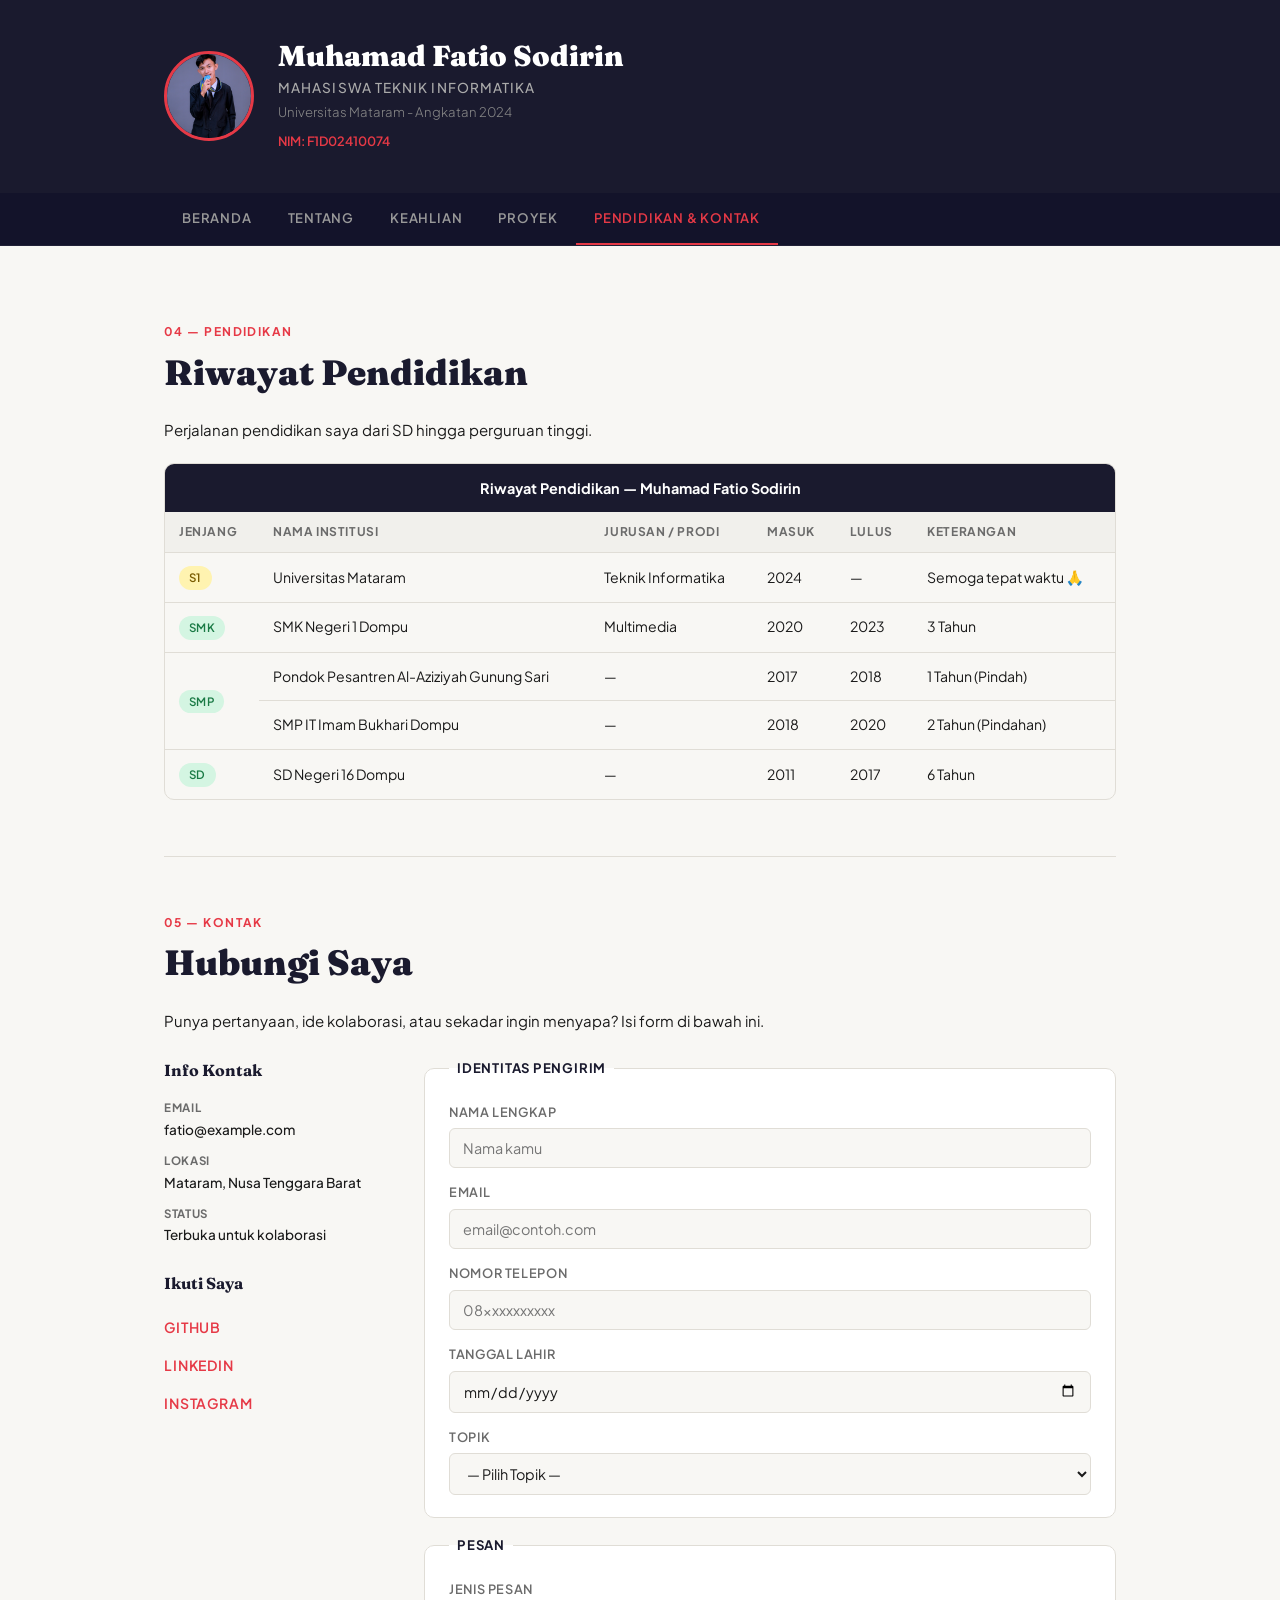
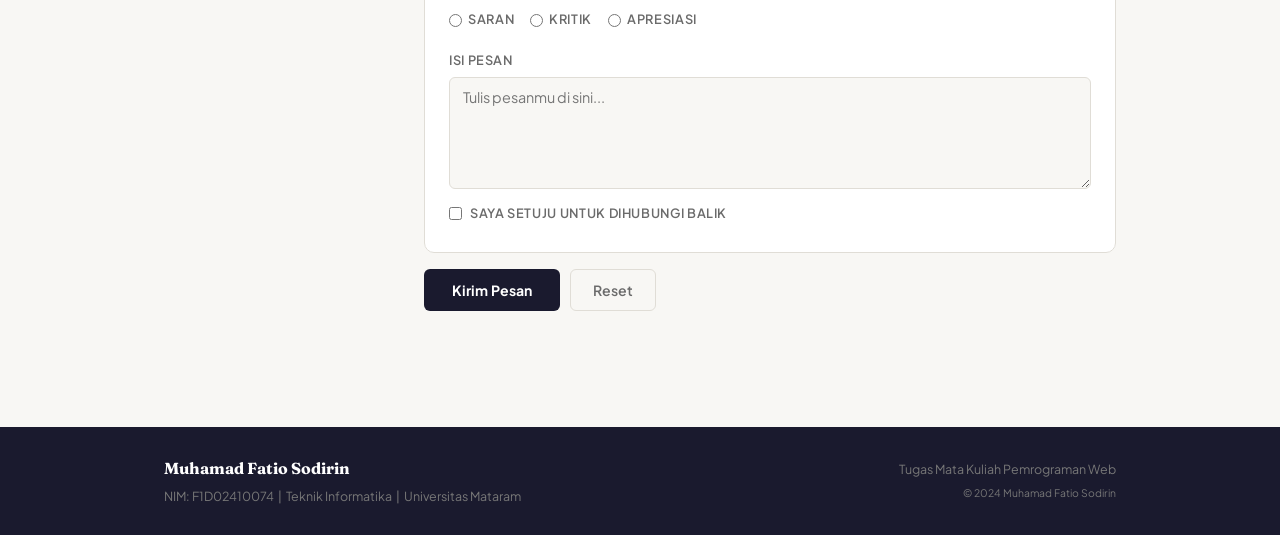
==== halaman2.html @ 71367b7d "halaman terbaru portofolio" ====
<!DOCTYPE html>
<html lang="id">
<head>
    <meta charset="UTF-8">
    <meta name="viewport" content="width=device-width, initial-scale=1.0">
    <link rel="shortcut icon" href="img/icon.png" type="image/x-icon">
    <link rel="stylesheet" href="style.css">
    <link href="https://fonts.googleapis.com/css2?family=Plus+Jakarta+Sans:wght@300;400;500;600;700;800&family=Fraunces:ital,wght@0,700;0,900;1,700&display=swap" rel="stylesheet">
</head>
<body>

    <header>
        <div class="container header-inner">
            <div class="header-profile">
                <img src="img/profile.jpg" alt="Foto profil Muhamad Fatio Sodirin">
                <div class="header-info">
                    <h1>Muhamad Fatio Sodirin</h1>
                    <h2>Mahasiswa Teknik Informatika</h2>
                    <h3>Universitas Mataram - Angkatan 2024</h3>
                    <p class="header-nim">NIM: F1D02410074</p>
                </div>
            </div>
        </div>
    </header>

    <nav>
        <div class="container nav-inner">
            <ul class="nav-list">
                <li><a href="index.html" class="nav-link">Beranda</a></li>
                <li><a href="index.html#tentang" class="nav-link">Tentang</a></li>
                <li><a href="index.html#keahlian" class="nav-link">Keahlian</a></li>
                <li><a href="index.html#proyek" class="nav-link">Proyek</a></li>
                <li><a href="halaman2.html" class="nav-link nav-link-highlight active">Pendidikan & Kontak</a></li>
            </ul>
        </div>
    </nav>

    <main>
        <div class="container">

            <section id="pendidikan" class="section-block">
                <div class="section-label">04 — Pendidikan</div>
                <h2 class="section-title">Riwayat Pendidikan</h2>
                <p>Perjalanan pendidikan saya dari SD hingga perguruan tinggi.</p>

                <div class="table-wrapper">
                    <table class="edu-table">
                        <thead>
                            <tr>
                                <td colspan="6" class="table-title">
                                    <strong>Riwayat Pendidikan — Muhamad Fatio Sodirin</strong>
                                </td>
                            </tr>
                            <tr>
                                <th>Jenjang</th>
                                <th>Nama Institusi</th>
                                <th>Jurusan / Prodi</th>
                                <th>Masuk</th>
                                <th>Lulus</th>
                                <th>Keterangan</th>
                            </tr>
                        </thead>
                        <tbody>
                            <tr>
                                <td><span class="tag tag-progress">S1</span></td>
                                <td>Universitas Mataram</td>
                                <td>Teknik Informatika</td>
                                <td>2024</td>
                                <td>—</td>
                                <td>Semoga tepat waktu 🙏</td>
                            </tr>
                            <tr>
                                <td><span class="tag tag-done">SMK</span></td>
                                <td>SMK Negeri 1 Dompu</td>
                                <td>Multimedia</td>
                                <td>2020</td>
                                <td>2023</td>
                                <td>3 Tahun</td>
                            </tr>
                            <tr>
                                <td rowspan="2"><span class="tag tag-done">SMP</span></td>
                                <td>Pondok Pesantren Al-Aziziyah Gunung Sari</td>
                                <td>—</td>
                                <td>2017</td>
                                <td>2018</td>
                                <td>1 Tahun (Pindah)</td>
                            </tr>
                            <tr>
                                <td>SMP IT Imam Bukhari Dompu</td>
                                <td>—</td>
                                <td>2018</td>
                                <td>2020</td>
                                <td>2 Tahun (Pindahan)</td>
                            </tr>
                            <tr>
                                <td><span class="tag tag-done">SD</span></td>
                                <td>SD Negeri 16 Dompu</td>
                                <td>—</td>
                                <td>2011</td>
                                <td>2017</td>
                                <td>6 Tahun</td>
                            </tr>
                        </tbody>
                    </table>
                </div>
            </section>

            <section id="kontak" class="section-block">
                <div class="section-label">05 — Kontak</div>
                <h2 class="section-title">Hubungi Saya</h2>
                <p>Punya pertanyaan, ide kolaborasi, atau sekadar ingin menyapa? Isi form di bawah ini.</p>

                <div class="kontak-grid">
                    <div class="kontak-info">
                        <h3>Info Kontak</h3>
                        <ul class="kontak-list">
                            <li>
                                <strong>Email</strong>
                                <span>fatio@example.com</span>
                            </li>
                            <li>
                                <strong>Lokasi</strong>
                                <span>Mataram, Nusa Tenggara Barat</span>
                            </li>
                            <li>
                                <strong>Status</strong>
                                <span>Terbuka untuk kolaborasi</span>
                            </li>
                        </ul>

                        <h3 style="margin-top: 24px;">Ikuti Saya</h3>
                        <ul class="sosmed-list">
                            <li><a href="#" class="nav-link">GitHub</a></li>
                            <li><a href="#" class="nav-link">LinkedIn</a></li>
                            <li><a href="#" class="nav-link">Instagram</a></li>
                        </ul>
                    </div>

                    <form action="#" method="post" class="contact-form">

                        <fieldset>
                            <legend>Identitas Pengirim</legend>

                            <div class="form-group">
                                <label for="nama">Nama Lengkap</label>
                                <input type="text" id="nama" name="nama" placeholder="Nama kamu" required>
                            </div>

                            <div class="form-group">
                                <label for="email">Email</label>
                                <input type="email" id="email" name="email" placeholder="email@contoh.com" required>
                            </div>

                            <div class="form-group">
                                <label for="telepon">Nomor Telepon</label>
                                <input type="number" id="telepon" name="telepon" placeholder="08xxxxxxxxxx">
                            </div>

                            <div class="form-group">
                                <label for="tgl-lahir">Tanggal Lahir</label>
                                <input type="date" id="tgl-lahir" name="tgl_lahir">
                            </div>

                            <div class="form-group">
                                <label for="topik">Topik</label>
                                <select id="topik" name="topik" required>
                                    <option value="">— Pilih Topik —</option>
                                    <option value="kolaborasi">Kolaborasi Proyek</option>
                                    <option value="pertanyaan">Pertanyaan Umum</option>
                                    <option value="kerja">Tawaran Kerja / Magang</option>
                                    <option value="lainnya">Lainnya</option>
                                </select>
                            </div>
                        </fieldset>

                        <fieldset>
                            <legend>Pesan</legend>

                            <div class="form-group">
                                <label>Jenis Pesan</label>
                                <div class="radio-group">
                                    <label class="radio-label">
                                        <input type="radio" name="jenis_pesan" value="saran"> Saran
                                    </label>
                                    <label class="radio-label">
                                        <input type="radio" name="jenis_pesan" value="kritik"> Kritik
                                    </label>
                                    <label class="radio-label">
                                        <input type="radio" name="jenis_pesan" value="apresiasi"> Apresiasi
                                    </label>
                                </div>
                            </div>

                            <div class="form-group">
                                <label for="pesan">Isi Pesan</label>
                                <textarea id="pesan" name="pesan" rows="5" placeholder="Tulis pesanmu di sini..." required></textarea>
                            </div>

                            <div class="form-group">
                                <label class="checkbox-label">
                                    <input type="checkbox" name="setuju" required>
                                    Saya setuju untuk dihubungi balik
                                </label>
                            </div>
                        </fieldset>

                        <div class="form-actions">
                            <button type="submit" class="btn-submit">Kirim Pesan</button>
                            <button type="reset" class="btn-reset">Reset</button>
                        </div>

                    </form>
                </div>
            </section>

        </div>
    </main>

    <footer>
        <div class="container footer-inner">
            <div class="footer-left">
                <p class="footer-name">Muhamad Fatio Sodirin</p>
                <p class="footer-detail">NIM: F1D02410074 &nbsp;|&nbsp; Teknik Informatika &nbsp;|&nbsp; Universitas Mataram</p>
            </div>
            <div class="footer-right">
                <p>Tugas Mata Kuliah Pemrograman Web</p>
                <p><small>&copy; 2024 Muhamad Fatio Sodirin</small></p>
            </div>
        </div>
    </footer>

</body>
</html>
---- style.css ----
:root {
    --bg: #f8f7f4;
    --bg2: #ffffff;
    --bg3: #f1f0ec;
    --accent: #1a1a2e;
    --accent2: #e63946;
    --text: #1a1a1a;
    --text-muted: #6b6b6b;
    --border: #e0ddd6;
    --radius: 10px;
}

* {
    margin: 0;
    padding: 0;
    box-sizing: border-box;
}

html {
    scroll-behavior: smooth;
}

body {
    background-color: var(--bg);
    color: var(--text);
    font-family: 'Plus Jakarta Sans', sans-serif;
    font-weight: 400;
    line-height: 1.7;
    font-size: 15px;
}

.container {
    max-width: 1000px;
    margin: 0 auto;
    padding: 0 24px;
}

header {
    background-color: var(--accent);
    color: white;
    padding: 40px 0;
}

.header-inner {
    display: flex;
    justify-content: space-between;
    align-items: center;
    gap: 24px;
    flex-wrap: wrap;
}

.header-profile {
    display: flex;
    align-items: center;
    gap: 24px;
}

header img {
    width: 90px;
    height: 90px;
    border-radius: 50%;
    object-fit: cover;
    border: 3px solid var(--accent2);
    flex-shrink: 0;
}

.header-info h1 {
    font-family: 'Fraunces', serif;
    font-size: 1.8rem;
    font-weight: 900;
    line-height: 1.1;
    color: white;
}

.header-info h2 {
    font-size: 0.85rem;
    font-weight: 500;
    color: #aaa;
    margin-top: 4px;
    text-transform: uppercase;
    letter-spacing: 0.08em;
}

.header-info h3 {
    font-size: 0.82rem;
    font-weight: 300;
    color: #888;
    margin-top: 2px;
}

.header-nim {
    font-size: 0.8rem;
    color: var(--accent2);
    margin-top: 8px;
    font-weight: 600;
}

.header-badges {
    display: flex;
    gap: 8px;
    flex-wrap: wrap;
}

/* ===== BADGE ===== */
.badge {
    background-color: rgba(255,255,255,0.08);
    border: 1px solid rgba(255,255,255,0.15);
    color: #ccc;
    padding: 4px 12px;
    border-radius: 999px;
    font-size: 0.75rem;
    font-weight: 500;
    letter-spacing: 0.04em;
}

nav {
    background-color: #13132a;
    border-bottom: 1px solid rgba(255,255,255,0.06);
    position: sticky;
    top: 0;
    z-index: 100;
}

.nav-inner {
    display: flex;
    align-items: center;
}

.nav-list {
    list-style: none;
    display: flex;
    gap: 0;
    flex-wrap: wrap;
}

.nav-link {
    display: block;
    padding: 14px 18px;
    color: #999;
    text-decoration: none;
    font-size: 0.82rem;
    font-weight: 600;
    letter-spacing: 0.06em;
    text-transform: uppercase;
    border-bottom: 2px solid transparent;
    transition: color 0.2s, border-color 0.2s;
}

.nav-link:hover {
    color: white;
    border-bottom-color: var(--accent2);
}

.nav-link:focus-visible {
    outline: 2px solid var(--accent2);
    outline-offset: -2px;
    color: white;
}

.nav-link.active {
    color: white;
    border-bottom-color: var(--accent2);
}

.nav-link-highlight {
    color: var(--accent2) !important;
}

.nav-link-highlight:hover {
    color: white !important;
}

main {
    padding: 20px 0 60px;
}

.section-block {
    padding: 56px 0;
    border-bottom: 1px solid var(--border);
}

.section-block:last-child {
    border-bottom: none;
}

.section-label {
    font-size: 0.75rem;
    font-weight: 700;
    letter-spacing: 0.12em;
    text-transform: uppercase;
    color: var(--accent2);
    margin-bottom: 10px;
}

.section-title {
    font-family: 'Fraunces', serif;
    font-size: 2.2rem;
    font-weight: 900;
    color: var(--accent);
    line-height: 1.15;
    margin-bottom: 24px;
}

.section-title em {
    font-style: italic;
    color: var(--accent2);
}

.tentang-grid {
    display: flex;
    gap: 40px;
    align-items: flex-start;
}

.tentang-text {
    flex: 1;
}

.tentang-text p {
    color: var(--text-muted);
    margin-bottom: 14px;
    font-size: 0.95rem;
}

.tentang-img {
    flex-shrink: 0;
}

.tentang-img img {
    width: 180px;
    height: 220px;
    object-fit: cover;
    border-radius: var(--radius);
    border: 3px solid var(--border);
}

mark {
    background-color: #fff3b0;
    color: var(--text);
    padding: 1px 5px;
    border-radius: 3px;
}

.card {
    background-color: var(--bg2);
    border: 1px solid var(--border);
    border-radius: var(--radius);
    padding: 24px 28px;
}

.card h3 {
    font-family: 'Fraunces', serif;
    font-size: 1.1rem;
    font-weight: 700;
    color: var(--accent);
    margin-bottom: 16px;
}

.skill-grid {
    display: flex;
    gap: 20px;
    flex-wrap: wrap;
}

.skill-grid .card {
    flex: 1;
    min-width: 260px;
}

.skill-list {
    padding-left: 18px;
    color: var(--text-muted);
    font-size: 0.9rem;
    line-height: 2;
}

.skill-table {
    width: 100%;
    border-collapse: collapse;
    font-size: 0.88rem;
}

.skill-table th {
    background-color: var(--bg3);
    color: var(--text-muted);
    text-align: left;
    padding: 8px 10px;
    font-size: 0.75rem;
    letter-spacing: 0.05em;
    text-transform: uppercase;
    border-bottom: 1px solid var(--border);
}

.skill-table td {
    padding: 9px 10px;
    border-bottom: 1px solid var(--border);
    color: var(--text);
}

.skill-table tr:last-child td {
    border-bottom: none;
}

.tag {
    display: inline-block;
    padding: 2px 10px;
    border-radius: 999px;
    font-size: 0.72rem;
    font-weight: 600;
    letter-spacing: 0.04em;
}

.tag-done {
    background-color: #d4f5e2;
    color: #1a7a45;
}

.tag-progress {
    background-color: #fff3b0;
    color: #7a5c00;
}

.tag-plan {
    background-color: #f0f0f0;
    color: #666;
}

.tag-tech {
    background-color: var(--bg3);
    color: var(--accent);
    border: 1px solid var(--border);
}

.proyek-grid {
    display: flex;
    flex-direction: column;
    gap: 20px;
}

.card-proyek {
    display: flex;
    gap: 24px;
    align-items: flex-start;
    padding: 20px 24px;
}

.proyek-img {
    flex-shrink: 0;
    width: 160px;
    height: 110px;
    border-radius: 6px;
    overflow: hidden;
    background-color: var(--bg3);
    border: 1px solid var(--border);
}

.proyek-img img {
    width: 100%;
    height: 100%;
    object-fit: cover;
}

.proyek-info h3 {
    font-family: 'Fraunces', serif;
    font-size: 1rem;
    font-weight: 700;
    color: var(--accent);
    margin-bottom: 8px;
}

.proyek-info p {
    font-size: 0.88rem;
    color: var(--text-muted);
    margin-bottom: 12px;
    line-height: 1.6;
}

.proyek-tech {
    display: flex;
    gap: 6px;
    flex-wrap: wrap;
}

.table-wrapper {
    overflow-x: auto;
    margin-top: 20px;
    border-radius: var(--radius);
    border: 1px solid var(--border);
}

.edu-table {
    width: 100%;
    border-collapse: collapse;
    font-size: 0.88rem;
}

.edu-table .table-title {
    background-color: var(--accent);
    color: white;
    text-align: center;
    padding: 12px 16px;
    font-size: 0.9rem;
}

.edu-table thead tr:last-child th {
    background-color: var(--bg3);
    color: var(--text-muted);
    text-align: left;
    padding: 10px 14px;
    font-size: 0.75rem;
    text-transform: uppercase;
    letter-spacing: 0.05em;
    border-bottom: 1px solid var(--border);
}

.edu-table tbody tr {
    border-bottom: 1px solid var(--border);
    transition: background-color 0.15s;
}

.edu-table tbody tr:hover {
    background-color: var(--bg3);
}

.edu-table tbody td {
    padding: 12px 14px;
    color: var(--text);
    vertical-align: middle;
}

.edu-table tbody tr:last-child {
    border-bottom: none;
}

.kontak-grid {
    display: flex;
    gap: 40px;
    margin-top: 24px;
    align-items: flex-start;
    flex-wrap: wrap;
}

.kontak-info {
    flex: 0 0 220px;
}

.kontak-info h3 {
    font-family: 'Fraunces', serif;
    font-size: 1rem;
    font-weight: 700;
    color: var(--accent);
    margin-bottom: 14px;
}

.kontak-list {
    list-style: none;
    display: flex;
    flex-direction: column;
    gap: 10px;
}

.kontak-list li {
    display: flex;
    flex-direction: column;
    font-size: 0.85rem;
}

.kontak-list strong {
    color: var(--text-muted);
    font-size: 0.72rem;
    text-transform: uppercase;
    letter-spacing: 0.06em;
}

.kontak-list span {
    color: var(--text);
    font-weight: 500;
}

.sosmed-list {
    list-style: none;
    display: flex;
    flex-direction: column;
    gap: 4px;
}

.sosmed-list a {
    color: var(--accent2);
    font-size: 0.88rem;
    font-weight: 600;
    padding: 4px 0;
}

.contact-form {
    flex: 1;
    min-width: 280px;
}

fieldset {
    border: 1px solid var(--border);
    border-radius: var(--radius);
    padding: 22px 24px;
    margin-bottom: 16px;
    background-color: var(--bg2);
}

legend {
    font-weight: 700;
    font-size: 0.82rem;
    color: var(--accent);
    text-transform: uppercase;
    letter-spacing: 0.06em;
    padding: 0 8px;
}

.form-group {
    display: flex;
    flex-direction: column;
    margin-bottom: 14px;
}

.form-group:last-child {
    margin-bottom: 0;
}

.form-group label {
    font-size: 0.8rem;
    font-weight: 600;
    color: var(--text-muted);
    margin-bottom: 5px;
    text-transform: uppercase;
    letter-spacing: 0.05em;
}

.form-group input[type="text"],
.form-group input[type="email"],
.form-group input[type="number"],
.form-group input[type="date"],
.form-group select,
.form-group textarea {
    padding: 10px 13px;
    border: 1px solid var(--border);
    border-radius: 6px;
    font-family: 'Plus Jakarta Sans', sans-serif;
    font-size: 0.9rem;
    color: var(--text);
    background-color: var(--bg);
    outline: none;
    transition: border-color 0.2s;
}

.form-group input:focus,
.form-group select:focus,
.form-group textarea:focus {
    border-color: var(--accent);
}

.form-group textarea {
    resize: vertical;
}

.radio-group {
    display: flex;
    gap: 16px;
    flex-wrap: wrap;
    margin-top: 4px;
}

.radio-label {
    display: flex;
    align-items: center;
    gap: 6px;
    font-size: 0.88rem;
    color: var(--text);
    font-weight: 400;
    text-transform: none;
    letter-spacing: 0;
    cursor: pointer;
}

.radio-label input {
    accent-color: var(--accent2);
}

.checkbox-label {
    display: flex;
    align-items: center;
    gap: 8px;
    font-size: 0.88rem;
    color: var(--text);
    font-weight: 400;
    text-transform: none;
    letter-spacing: 0;
    cursor: pointer;
}

.checkbox-label input {
    accent-color: var(--accent2);
}

.form-actions {
    display: flex;
    gap: 10px;
    margin-top: 4px;
}

.btn-submit {
    background-color: var(--accent);
    color: white;
    border: none;
    padding: 11px 28px;
    border-radius: 6px;
    font-family: 'Plus Jakarta Sans', sans-serif;
    font-size: 0.88rem;
    font-weight: 700;
    cursor: pointer;
    transition: background-color 0.2s;
}

.btn-submit:hover {
    background-color: #2d2d4e;
}

.btn-submit:focus-visible {
    outline: 2px solid var(--accent2);
    outline-offset: 2px;
}

.btn-reset {
    background-color: transparent;
    color: var(--text-muted);
    border: 1px solid var(--border);
    padding: 11px 22px;
    border-radius: 6px;
    font-family: 'Plus Jakarta Sans', sans-serif;
    font-size: 0.88rem;
    font-weight: 600;
    cursor: pointer;
    transition: border-color 0.2s, color 0.2s;
}

.btn-reset:hover {
    border-color: var(--accent);
    color: var(--accent);
}

footer {
    background-color: var(--accent);
    color: #aaa;
    padding: 28px 0;
}

.footer-inner {
    display: flex;
    justify-content: space-between;
    align-items: center;
    gap: 16px;
    flex-wrap: wrap;
}

.footer-name {
    font-family: 'Fraunces', serif;
    font-size: 1rem;
    font-weight: 700;
    color: white;
    margin-bottom: 4px;
}

.footer-detail {
    font-size: 0.78rem;
    color: #777;
}

.footer-right {
    text-align: right;
    font-size: 0.78rem;
    color: #777;
    line-height: 1.8;
}
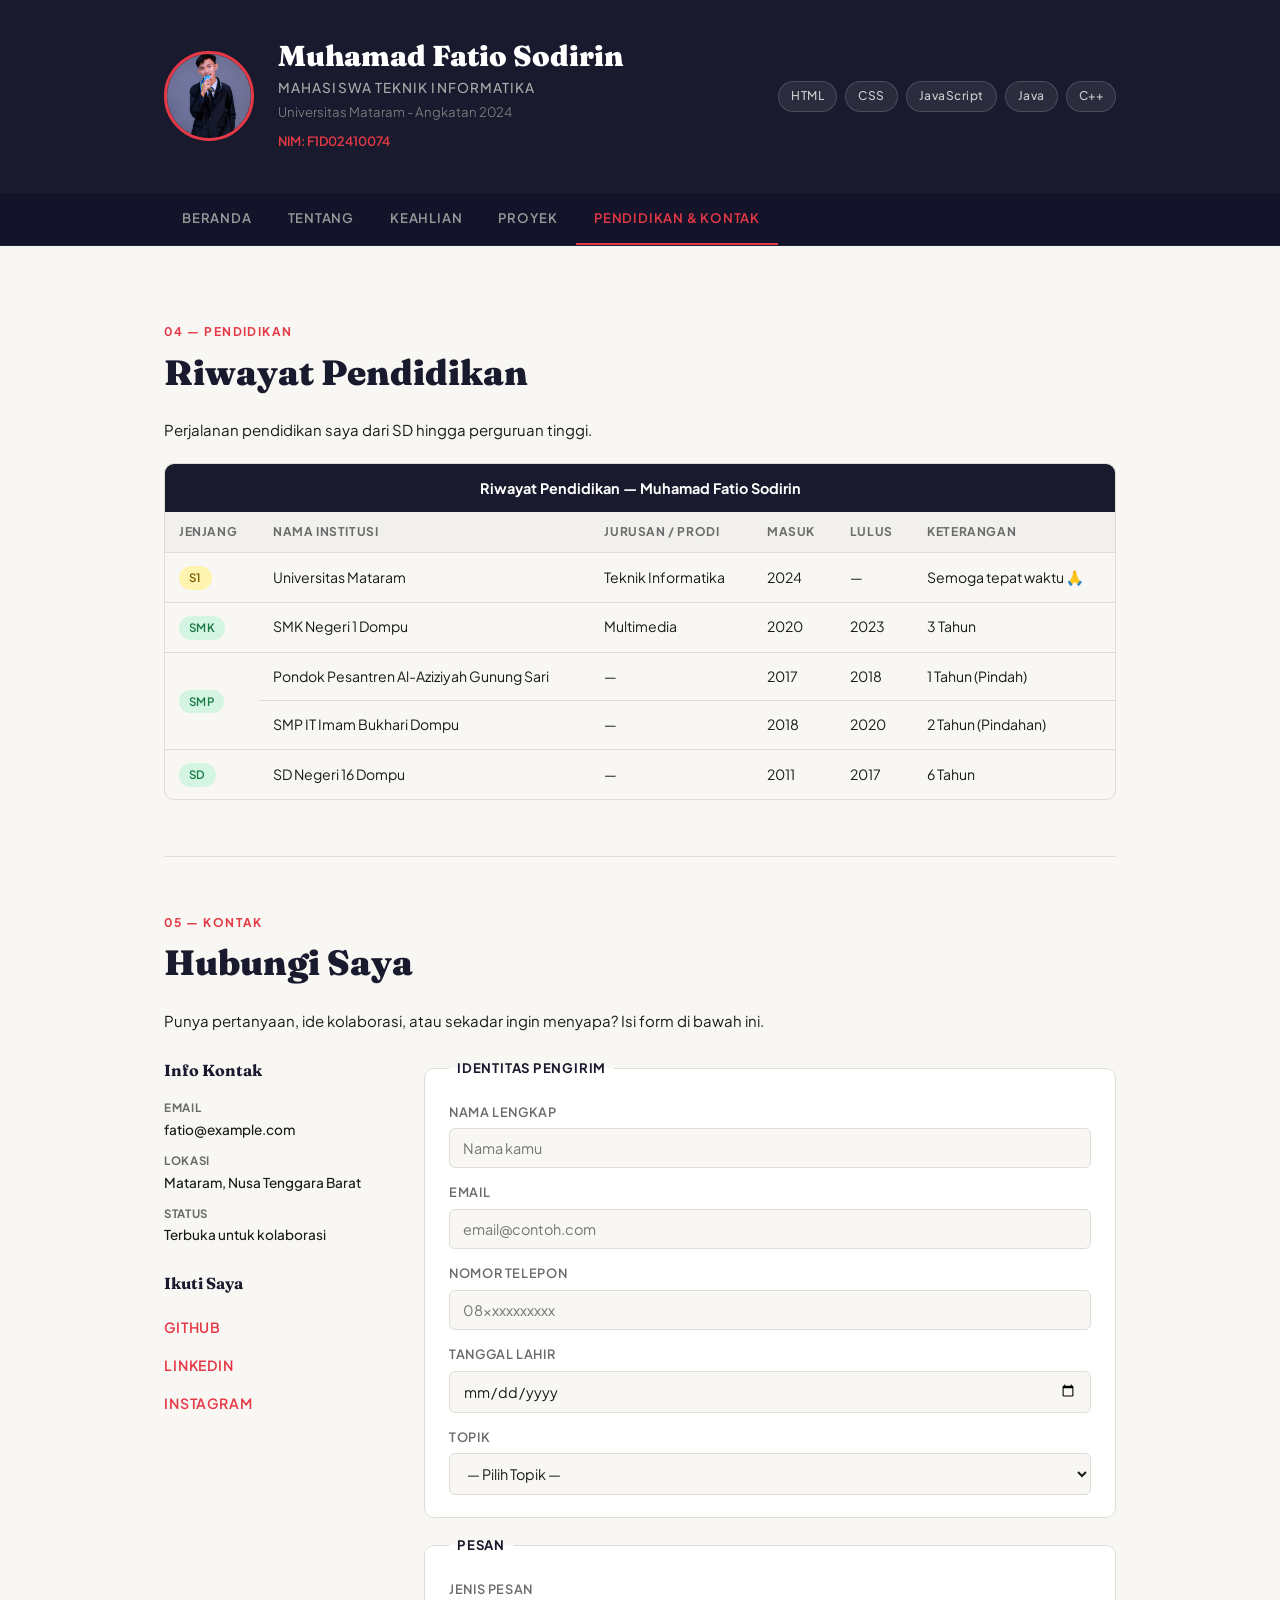
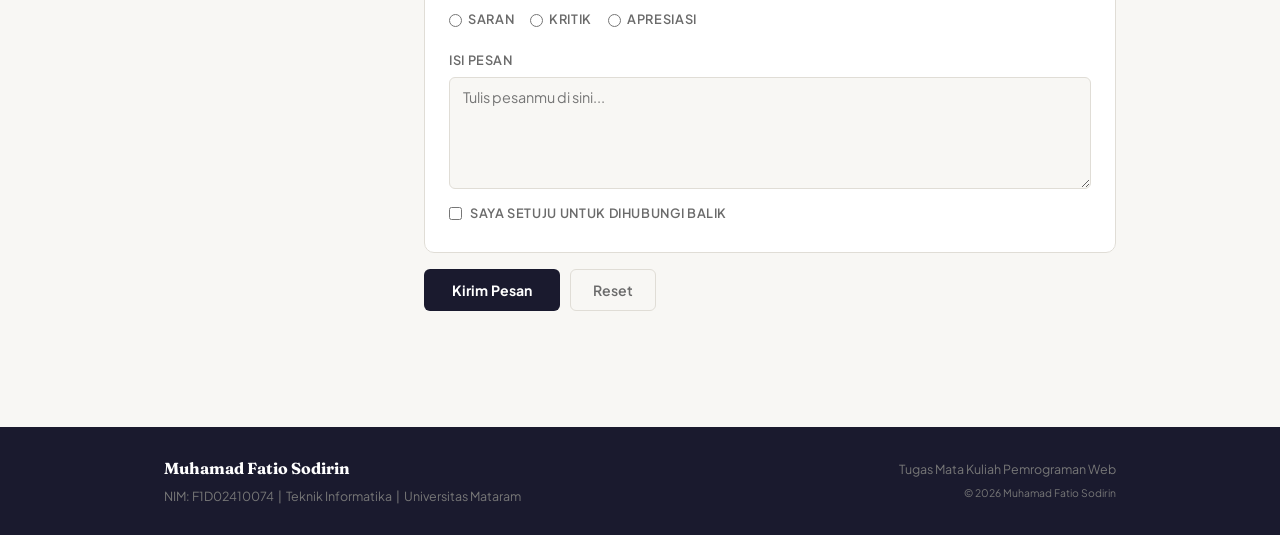
==== commit 5eaa1bc0: "update fixed" ====
--- a/halaman2.html
+++ b/halaman2.html
@@ -19,6 +19,13 @@
                     <h3>Universitas Mataram - Angkatan 2024</h3>
                     <p class="header-nim">NIM: F1D02410074</p>
                 </div>
+            </div>
+            <div class="header-badges">
+                <span class="badge">HTML</span>
+                <span class="badge">CSS</span>
+                <span class="badge">JavaScript</span>
+                <span class="badge">Java</span>
+                <span class="badge">C++</span>
             </div>
         </div>
     </header>
@@ -224,7 +231,7 @@
             </div>
             <div class="footer-right">
                 <p>Tugas Mata Kuliah Pemrograman Web</p>
-                <p><small>&copy; 2024 Muhamad Fatio Sodirin</small></p>
+                <p><small>&copy; 2026 Muhamad Fatio Sodirin</small></p>
             </div>
         </div>
     </footer>
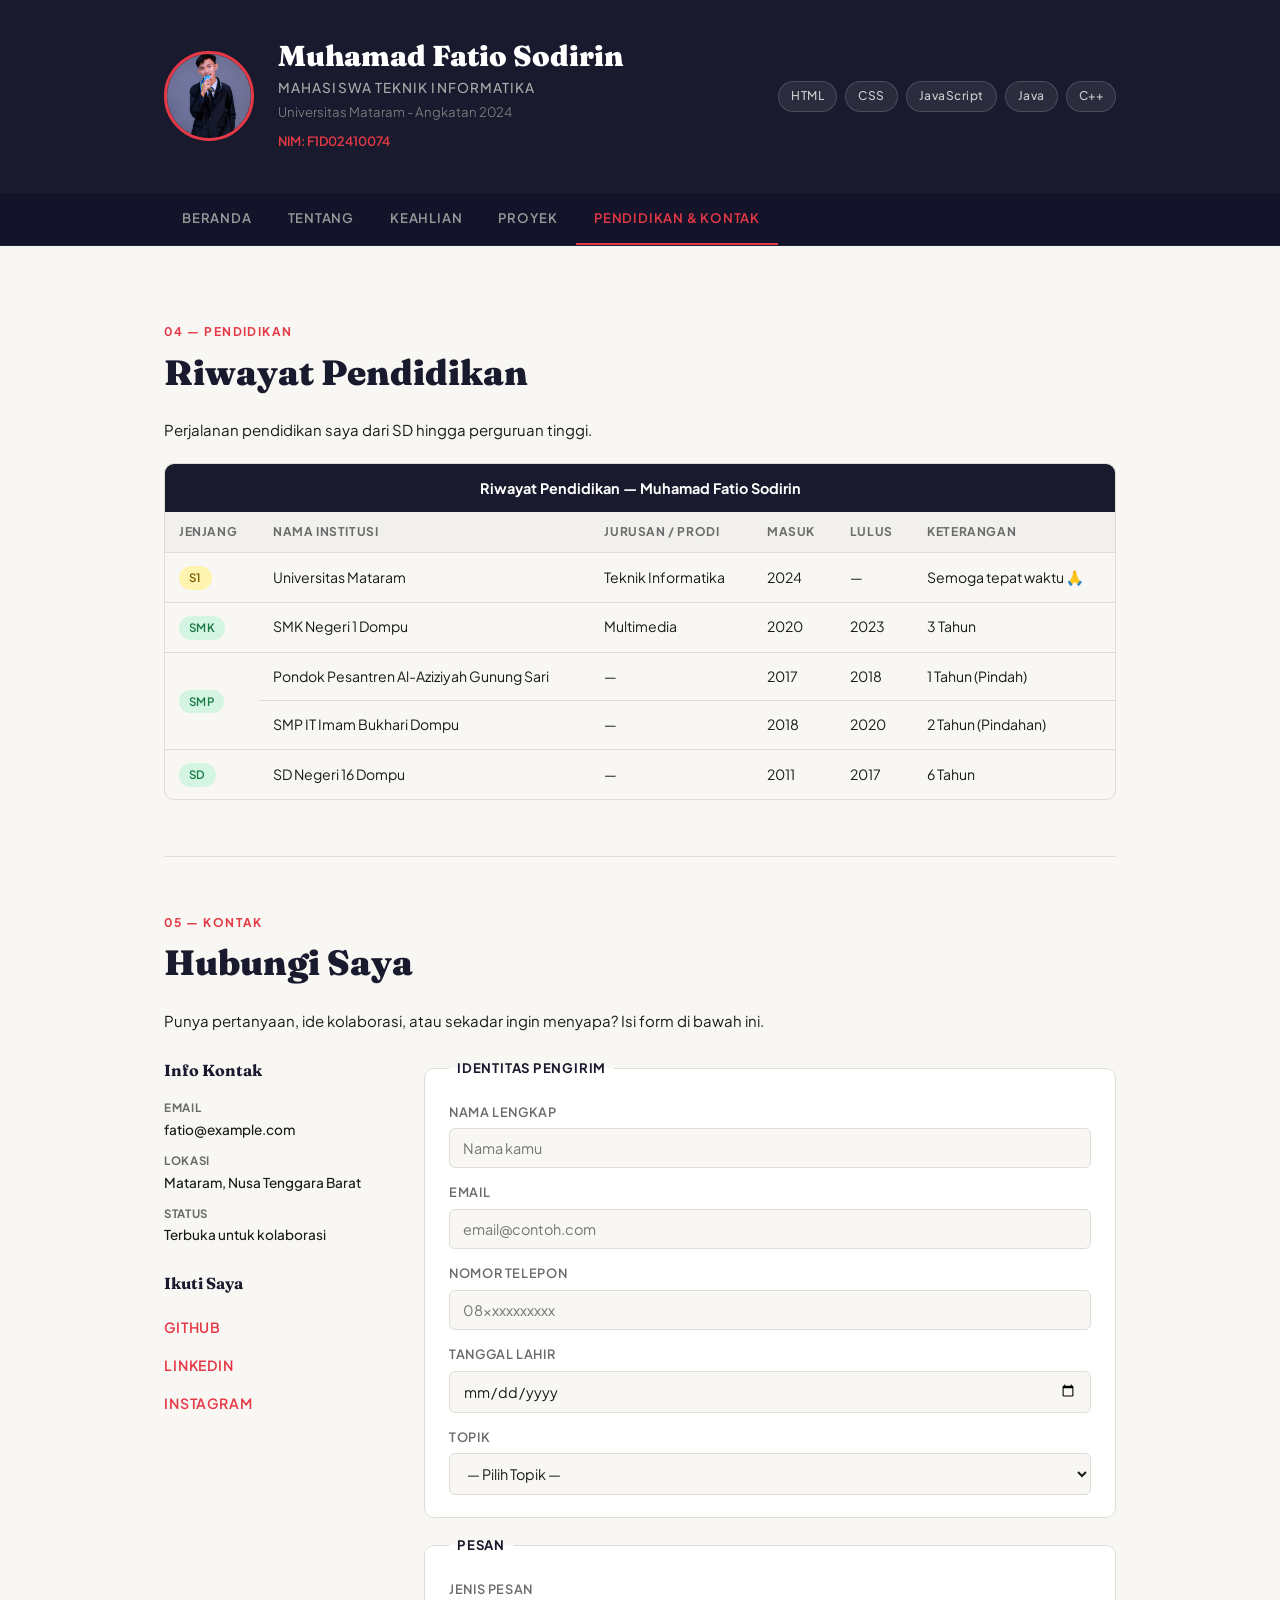
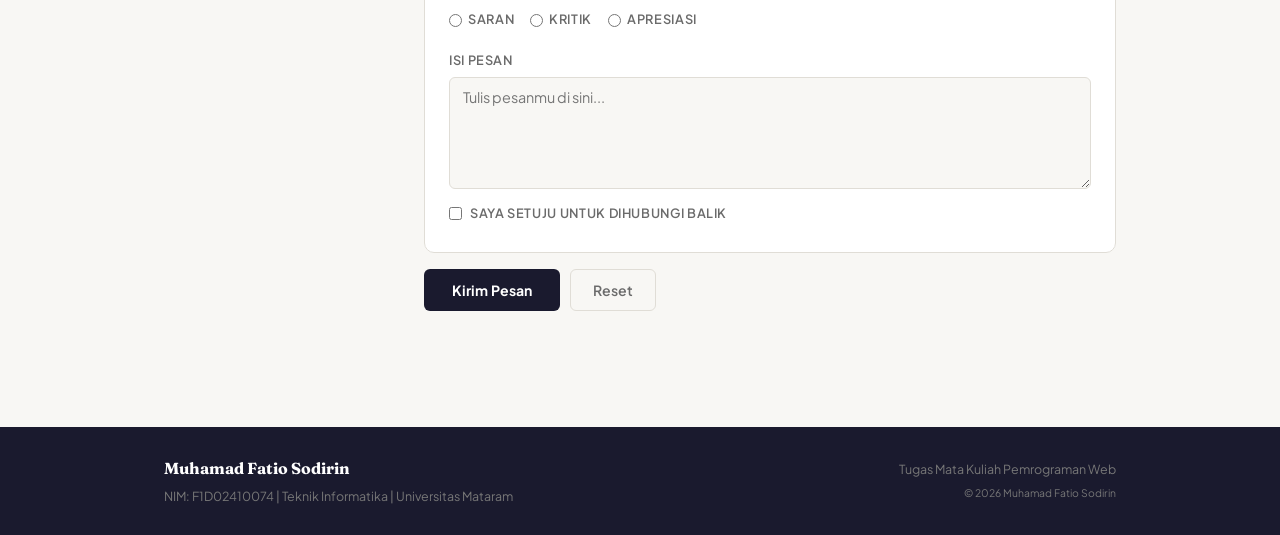
==== commit fe565ce8: "baru" ====
--- a/halaman2.html
+++ b/halaman2.html
@@ -227,7 +227,7 @@
         <div class="container footer-inner">
             <div class="footer-left">
                 <p class="footer-name">Muhamad Fatio Sodirin</p>
-                <p class="footer-detail">NIM: F1D02410074 &nbsp;|&nbsp; Teknik Informatika &nbsp;|&nbsp; Universitas Mataram</p>
+                <p class="footer-detail">NIM: F1D02410074 | Teknik Informatika | Universitas Mataram</p>
             </div>
             <div class="footer-right">
                 <p>Tugas Mata Kuliah Pemrograman Web</p>
@@ -237,4 +237,4 @@
     </footer>
 
 </body>
-</html>+</html>     
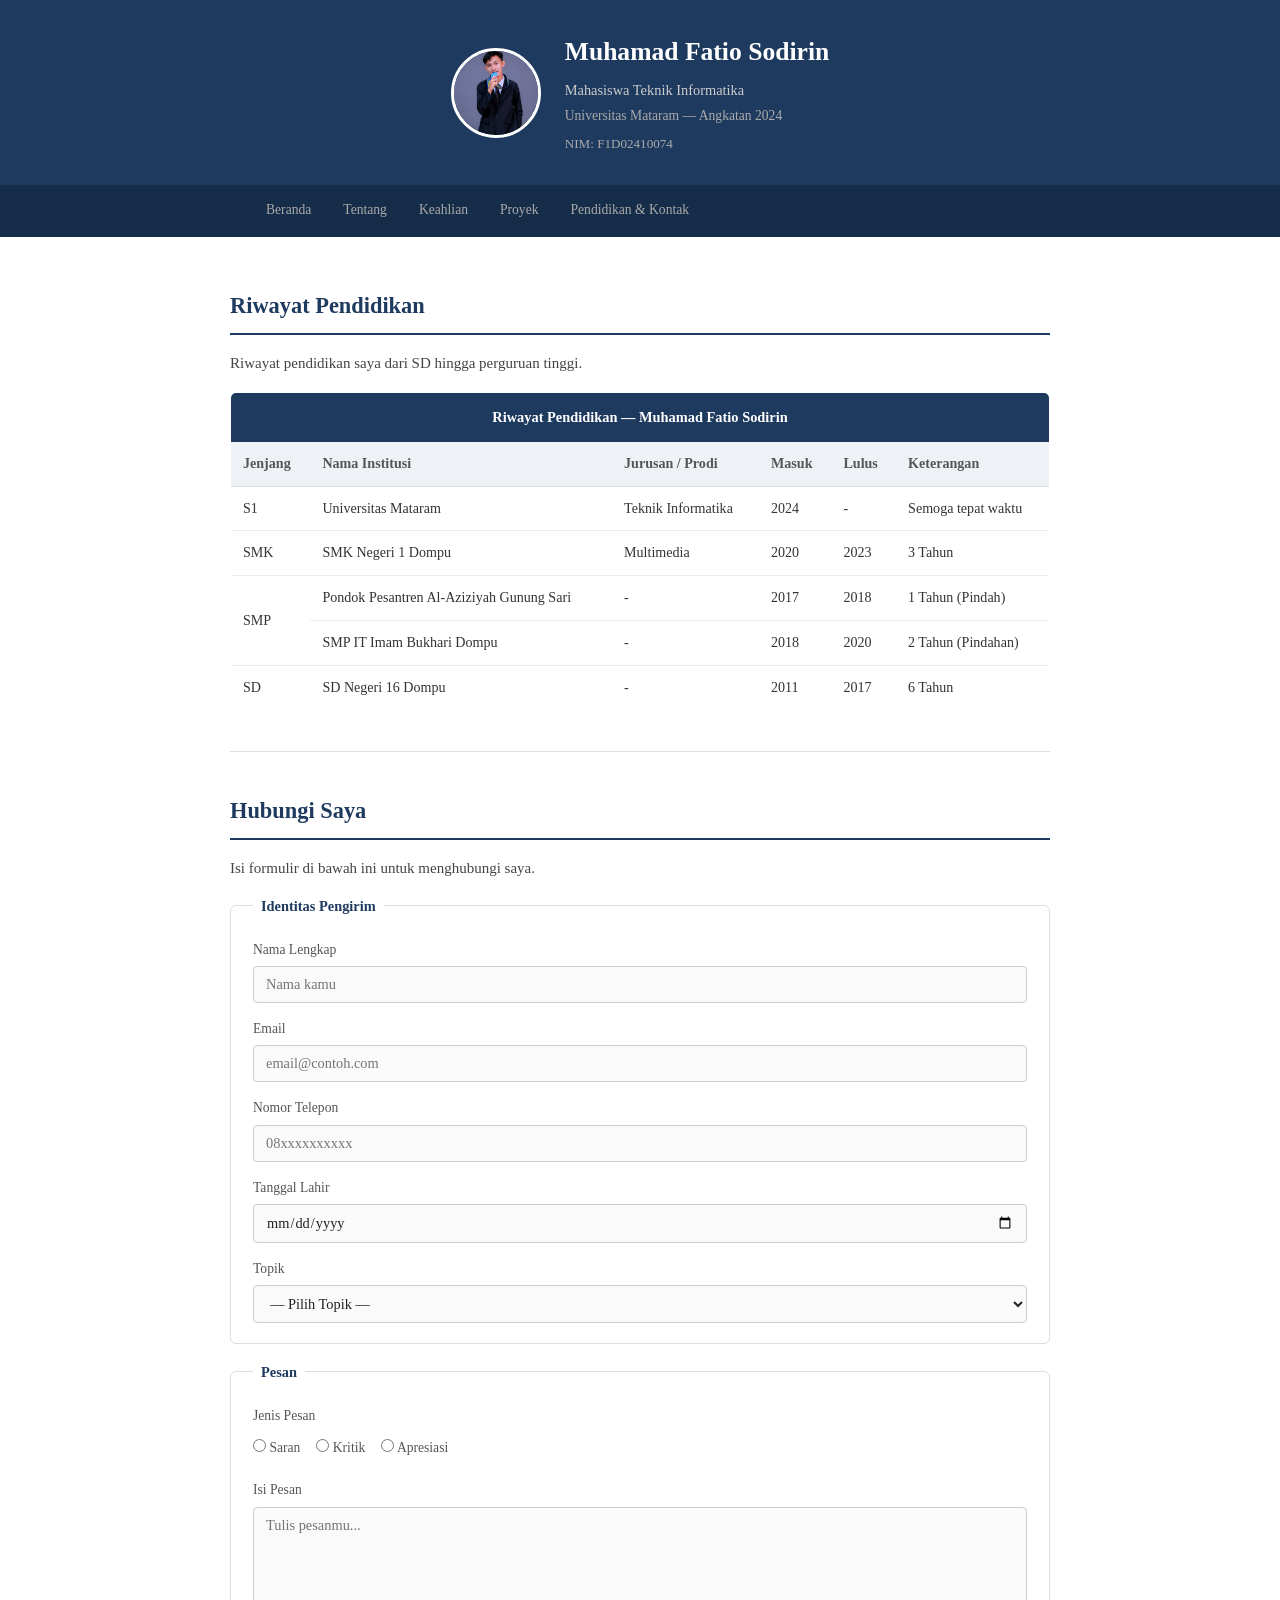
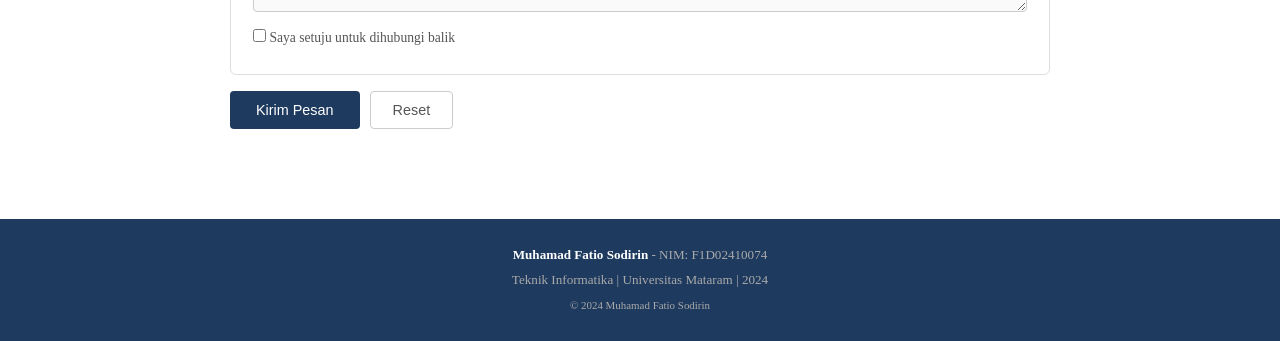
==== commit 1cdce470: "update" ====
--- a/halaman2.html
+++ b/halaman2.html
@@ -3,41 +3,30 @@
 <head>
     <meta charset="UTF-8">
     <meta name="viewport" content="width=device-width, initial-scale=1.0">
-    <link rel="shortcut icon" href="img/icon.png" type="image/x-icon">
+    <title>Pendidikan & Kontak - Muhamad Fatio Sodirin</title>
+    <link rel="shortcut icon" href="img/icon.jpg" type="image/x-icon">
     <link rel="stylesheet" href="style.css">
-    <link href="https://fonts.googleapis.com/css2?family=Plus+Jakarta+Sans:wght@300;400;500;600;700;800&family=Fraunces:ital,wght@0,700;0,900;1,700&display=swap" rel="stylesheet">
 </head>
 <body>
 
     <header>
-        <div class="container header-inner">
-            <div class="header-profile">
-                <img src="img/profile.jpg" alt="Foto profil Muhamad Fatio Sodirin">
-                <div class="header-info">
-                    <h1>Muhamad Fatio Sodirin</h1>
-                    <h2>Mahasiswa Teknik Informatika</h2>
-                    <h3>Universitas Mataram - Angkatan 2024</h3>
-                    <p class="header-nim">NIM: F1D02410074</p>
-                </div>
-            </div>
-            <div class="header-badges">
-                <span class="badge">HTML</span>
-                <span class="badge">CSS</span>
-                <span class="badge">JavaScript</span>
-                <span class="badge">Java</span>
-                <span class="badge">C++</span>
-            </div>
+        <img src="img/profile.jpg" alt="Foto profil Muhamad Fatio Sodirin">
+        <div>
+            <h1>Muhamad Fatio Sodirin</h1>
+            <h2>Mahasiswa Teknik Informatika</h2>
+            <h3>Universitas Mataram — Angkatan 2024</h3>
+            <p>NIM: F1D02410074</p>
         </div>
     </header>
 
     <nav>
-        <div class="container nav-inner">
-            <ul class="nav-list">
+        <div class="container">
+            <ul>
                 <li><a href="index.html" class="nav-link">Beranda</a></li>
                 <li><a href="index.html#tentang" class="nav-link">Tentang</a></li>
                 <li><a href="index.html#keahlian" class="nav-link">Keahlian</a></li>
                 <li><a href="index.html#proyek" class="nav-link">Proyek</a></li>
-                <li><a href="halaman2.html" class="nav-link nav-link-highlight active">Pendidikan & Kontak</a></li>
+                <li><a href="halaman2.html" class="nav-link">Pendidikan & Kontak</a></li>
             </ul>
         </div>
     </nav>
@@ -45,196 +34,153 @@
     <main>
         <div class="container">
 
-            <section id="pendidikan" class="section-block">
-                <div class="section-label">04 — Pendidikan</div>
-                <h2 class="section-title">Riwayat Pendidikan</h2>
-                <p>Perjalanan pendidikan saya dari SD hingga perguruan tinggi.</p>
+            <section id="pendidikan">
+                <h2>Riwayat Pendidikan</h2>
+                <p>Riwayat pendidikan saya dari SD hingga perguruan tinggi.</p>
 
-                <div class="table-wrapper">
-                    <table class="edu-table">
-                        <thead>
-                            <tr>
-                                <td colspan="6" class="table-title">
-                                    <strong>Riwayat Pendidikan — Muhamad Fatio Sodirin</strong>
-                                </td>
-                            </tr>
-                            <tr>
-                                <th>Jenjang</th>
-                                <th>Nama Institusi</th>
-                                <th>Jurusan / Prodi</th>
-                                <th>Masuk</th>
-                                <th>Lulus</th>
-                                <th>Keterangan</th>
-                            </tr>
-                        </thead>
-                        <tbody>
-                            <tr>
-                                <td><span class="tag tag-progress">S1</span></td>
-                                <td>Universitas Mataram</td>
-                                <td>Teknik Informatika</td>
-                                <td>2024</td>
-                                <td>—</td>
-                                <td>Semoga tepat waktu 🙏</td>
-                            </tr>
-                            <tr>
-                                <td><span class="tag tag-done">SMK</span></td>
-                                <td>SMK Negeri 1 Dompu</td>
-                                <td>Multimedia</td>
-                                <td>2020</td>
-                                <td>2023</td>
-                                <td>3 Tahun</td>
-                            </tr>
-                            <tr>
-                                <td rowspan="2"><span class="tag tag-done">SMP</span></td>
-                                <td>Pondok Pesantren Al-Aziziyah Gunung Sari</td>
-                                <td>—</td>
-                                <td>2017</td>
-                                <td>2018</td>
-                                <td>1 Tahun (Pindah)</td>
-                            </tr>
-                            <tr>
-                                <td>SMP IT Imam Bukhari Dompu</td>
-                                <td>—</td>
-                                <td>2018</td>
-                                <td>2020</td>
-                                <td>2 Tahun (Pindahan)</td>
-                            </tr>
-                            <tr>
-                                <td><span class="tag tag-done">SD</span></td>
-                                <td>SD Negeri 16 Dompu</td>
-                                <td>—</td>
-                                <td>2011</td>
-                                <td>2017</td>
-                                <td>6 Tahun</td>
-                            </tr>
-                        </tbody>
-                    </table>
-                </div>
+                <table>
+                    <thead>
+                        <tr>
+                            <td colspan="6"><strong>Riwayat Pendidikan — Muhamad Fatio Sodirin</strong></td>
+                        </tr>
+                        <tr>
+                            <th>Jenjang</th>
+                            <th>Nama Institusi</th>
+                            <th>Jurusan / Prodi</th>
+                            <th>Masuk</th>
+                            <th>Lulus</th>
+                            <th>Keterangan</th>
+                        </tr>
+                    </thead>
+                    <tbody>
+                        <tr>
+                            <td>S1</td>
+                            <td>Universitas Mataram</td>
+                            <td>Teknik Informatika</td>
+                            <td>2024</td>
+                            <td>-</td>
+                            <td>Semoga tepat waktu</td>
+                        </tr>
+                        <tr>
+                            <td>SMK</td>
+                            <td>SMK Negeri 1 Dompu</td>
+                            <td>Multimedia</td>
+                            <td>2020</td>
+                            <td>2023</td>
+                            <td>3 Tahun</td>
+                        </tr>
+                        <tr>
+                            <td rowspan="2">SMP</td>
+                            <td>Pondok Pesantren Al-Aziziyah Gunung Sari</td>
+                            <td>-</td>
+                            <td>2017</td>
+                            <td>2018</td>
+                            <td>1 Tahun (Pindah)</td>
+                        </tr>
+                        <tr>
+                            <td>SMP IT Imam Bukhari Dompu</td>
+                            <td>-</td>
+                            <td>2018</td>
+                            <td>2020</td>
+                            <td>2 Tahun (Pindahan)</td>
+                        </tr>
+                        <tr>
+                            <td>SD</td>
+                            <td>SD Negeri 16 Dompu</td>
+                            <td>-</td>
+                            <td>2011</td>
+                            <td>2017</td>
+                            <td>6 Tahun</td>
+                        </tr>
+                    </tbody>
+                </table>
             </section>
 
-            <section id="kontak" class="section-block">
-                <div class="section-label">05 — Kontak</div>
-                <h2 class="section-title">Hubungi Saya</h2>
-                <p>Punya pertanyaan, ide kolaborasi, atau sekadar ingin menyapa? Isi form di bawah ini.</p>
+            <section id="kontak">
+                <h2>Hubungi Saya</h2>
+                <p>Isi formulir di bawah ini untuk menghubungi saya.</p>
 
-                <div class="kontak-grid">
-                    <div class="kontak-info">
-                        <h3>Info Kontak</h3>
-                        <ul class="kontak-list">
-                            <li>
-                                <strong>Email</strong>
-                                <span>fatio@example.com</span>
-                            </li>
-                            <li>
-                                <strong>Lokasi</strong>
-                                <span>Mataram, Nusa Tenggara Barat</span>
-                            </li>
-                            <li>
-                                <strong>Status</strong>
-                                <span>Terbuka untuk kolaborasi</span>
-                            </li>
-                        </ul>
+                <form action="#" method="post">
 
-                        <h3 style="margin-top: 24px;">Ikuti Saya</h3>
-                        <ul class="sosmed-list">
-                            <li><a href="#" class="nav-link">GitHub</a></li>
-                            <li><a href="#" class="nav-link">LinkedIn</a></li>
-                            <li><a href="#" class="nav-link">Instagram</a></li>
-                        </ul>
+                    <fieldset>
+                        <legend>Identitas Pengirim</legend>
+
+                        <div class="form-group">
+                            <label for="nama">Nama Lengkap</label>
+                            <input type="text" id="nama" name="nama" placeholder="Nama kamu" required>
+                        </div>
+
+                        <div class="form-group">
+                            <label for="email">Email</label>
+                            <input type="email" id="email" name="email" placeholder="email@contoh.com" required>
+                        </div>
+
+                        <div class="form-group">
+                            <label for="telepon">Nomor Telepon</label>
+                            <input type="number" id="telepon" name="telepon" placeholder="08xxxxxxxxxx">
+                        </div>
+
+                        <div class="form-group">
+                            <label for="tgl-lahir">Tanggal Lahir</label>
+                            <input type="date" id="tgl-lahir" name="tgl_lahir">
+                        </div>
+
+                        <div class="form-group">
+                            <label for="topik">Topik</label>
+                            <select id="topik" name="topik" required>
+                                <option value="">— Pilih Topik —</option>
+                                <option value="kolaborasi">Kolaborasi Proyek</option>
+                                <option value="pertanyaan">Pertanyaan Umum</option>
+                                <option value="lainnya">Lainnya</option>
+                            </select>
+                        </div>
+
+                    </fieldset>
+
+                    <fieldset>
+                        <legend>Pesan</legend>
+
+                        <div class="form-group">
+                            <label>Jenis Pesan</label>
+                            <div class="radio-group">
+                                <label><input type="radio" name="jenis_pesan" value="saran"> Saran</label>
+                                <label><input type="radio" name="jenis_pesan" value="kritik"> Kritik</label>
+                                <label><input type="radio" name="jenis_pesan" value="apresiasi"> Apresiasi</label>
+                            </div>
+                        </div>
+
+                        <div class="form-group">
+                            <label for="pesan">Isi Pesan</label>
+                            <textarea id="pesan" name="pesan" rows="5" placeholder="Tulis pesanmu..." required></textarea>
+                        </div>
+
+                        <div class="form-group">
+                            <label>
+                                <input type="checkbox" name="setuju" required>
+                                Saya setuju untuk dihubungi balik
+                            </label>
+                        </div>
+
+                    </fieldset>
+
+                    <div class="form-actions">
+                        <button type="submit" class="btn-submit">Kirim Pesan</button>
+                        <button type="reset" class="btn-reset">Reset</button>
                     </div>
 
-                    <form action="#" method="post" class="contact-form">
-
-                        <fieldset>
-                            <legend>Identitas Pengirim</legend>
-
-                            <div class="form-group">
-                                <label for="nama">Nama Lengkap</label>
-                                <input type="text" id="nama" name="nama" placeholder="Nama kamu" required>
-                            </div>
-
-                            <div class="form-group">
-                                <label for="email">Email</label>
-                                <input type="email" id="email" name="email" placeholder="email@contoh.com" required>
-                            </div>
-
-                            <div class="form-group">
-                                <label for="telepon">Nomor Telepon</label>
-                                <input type="number" id="telepon" name="telepon" placeholder="08xxxxxxxxxx">
-                            </div>
-
-                            <div class="form-group">
-                                <label for="tgl-lahir">Tanggal Lahir</label>
-                                <input type="date" id="tgl-lahir" name="tgl_lahir">
-                            </div>
-
-                            <div class="form-group">
-                                <label for="topik">Topik</label>
-                                <select id="topik" name="topik" required>
-                                    <option value="">— Pilih Topik —</option>
-                                    <option value="kolaborasi">Kolaborasi Proyek</option>
-                                    <option value="pertanyaan">Pertanyaan Umum</option>
-                                    <option value="kerja">Tawaran Kerja / Magang</option>
-                                    <option value="lainnya">Lainnya</option>
-                                </select>
-                            </div>
-                        </fieldset>
-
-                        <fieldset>
-                            <legend>Pesan</legend>
-
-                            <div class="form-group">
-                                <label>Jenis Pesan</label>
-                                <div class="radio-group">
-                                    <label class="radio-label">
-                                        <input type="radio" name="jenis_pesan" value="saran"> Saran
-                                    </label>
-                                    <label class="radio-label">
-                                        <input type="radio" name="jenis_pesan" value="kritik"> Kritik
-                                    </label>
-                                    <label class="radio-label">
-                                        <input type="radio" name="jenis_pesan" value="apresiasi"> Apresiasi
-                                    </label>
-                                </div>
-                            </div>
-
-                            <div class="form-group">
-                                <label for="pesan">Isi Pesan</label>
-                                <textarea id="pesan" name="pesan" rows="5" placeholder="Tulis pesanmu di sini..." required></textarea>
-                            </div>
-
-                            <div class="form-group">
-                                <label class="checkbox-label">
-                                    <input type="checkbox" name="setuju" required>
-                                    Saya setuju untuk dihubungi balik
-                                </label>
-                            </div>
-                        </fieldset>
-
-                        <div class="form-actions">
-                            <button type="submit" class="btn-submit">Kirim Pesan</button>
-                            <button type="reset" class="btn-reset">Reset</button>
-                        </div>
-
-                    </form>
-                </div>
+                </form>
             </section>
 
         </div>
     </main>
 
     <footer>
-        <div class="container footer-inner">
-            <div class="footer-left">
-                <p class="footer-name">Muhamad Fatio Sodirin</p>
-                <p class="footer-detail">NIM: F1D02410074 | Teknik Informatika | Universitas Mataram</p>
-            </div>
-            <div class="footer-right">
-                <p>Tugas Mata Kuliah Pemrograman Web</p>
-                <p><small>&copy; 2026 Muhamad Fatio Sodirin</small></p>
-            </div>
+        <div class="container">
+            <p><strong>Muhamad Fatio Sodirin</strong> - NIM: F1D02410074</p>
+            <p>Teknik Informatika | Universitas Mataram | 2024</p>
+            <p><small>&copy; 2024 Muhamad Fatio Sodirin</small></p>
         </div>
     </footer>
 
 </body>
-</html>     +</html>
--- a/style.css
+++ b/style.css
@@ -1,58 +1,33 @@
-:root {
-    --bg: #f8f7f4;
-    --bg2: #ffffff;
-    --bg3: #f1f0ec;
-    --accent: #1a1a2e;
-    --accent2: #e63946;
-    --text: #1a1a1a;
-    --text-muted: #6b6b6b;
-    --border: #e0ddd6;
-    --radius: 10px;
-}
-
 * {
     margin: 0;
     padding: 0;
     box-sizing: border-box;
 }
 
-html {
-    scroll-behavior: smooth;
+mark{
+    background-color: #bbff00;
 }
 
 body {
-    background-color: var(--bg);
-    color: var(--text);
-    font-family: 'Plus Jakarta Sans', sans-serif;
-    font-weight: 400;
+    font-family: Georgia, serif;
     line-height: 1.7;
     font-size: 15px;
 }
 
 .container {
-    max-width: 1000px;
+    max-width: 860px;
     margin: 0 auto;
-    padding: 0 24px;
+    padding: 0 20px;
 }
 
 header {
-    background-color: var(--accent);
-    color: white;
-    padding: 40px 0;
-}
-
-.header-inner {
-    display: flex;
-    justify-content: space-between;
+    background-color: #1e3a5f;
+    color: white;
+    padding: 30px 40px;
+    display: flex;
     align-items: center;
     gap: 24px;
-    flex-wrap: wrap;
-}
-
-.header-profile {
-    display: flex;
-    align-items: center;
-    gap: 24px;
+    justify-content: center;
 }
 
 header img {
@@ -60,457 +35,186 @@
     height: 90px;
     border-radius: 50%;
     object-fit: cover;
-    border: 3px solid var(--accent2);
-    flex-shrink: 0;
-}
-
-.header-info h1 {
-    font-family: 'Fraunces', serif;
-    font-size: 1.8rem;
-    font-weight: 900;
-    line-height: 1.1;
-    color: white;
-}
-
-.header-info h2 {
+    border: 3px solid white;
+}
+
+header h1 {
+    font-size: 1.6rem;
+    margin-bottom: 4px;
+}
+
+header h2 {
+    font-size: 0.9rem;
+    font-weight: normal;
+    color: #ccc;
+}
+
+header h3 {
     font-size: 0.85rem;
-    font-weight: 500;
+    font-weight: normal;
     color: #aaa;
-    margin-top: 4px;
-    text-transform: uppercase;
-    letter-spacing: 0.08em;
-}
-
-.header-info h3 {
+    margin-top: 2px;
+}
+
+header p {
     font-size: 0.82rem;
-    font-weight: 300;
-    color: #888;
-    margin-top: 2px;
-}
-
-.header-nim {
-    font-size: 0.8rem;
-    color: var(--accent2);
-    margin-top: 8px;
-    font-weight: 600;
-}
-
-.header-badges {
-    display: flex;
-    gap: 8px;
-    flex-wrap: wrap;
-}
-
-/* ===== BADGE ===== */
-.badge {
-    background-color: rgba(255,255,255,0.08);
-    border: 1px solid rgba(255,255,255,0.15);
-    color: #ccc;
-    padding: 4px 12px;
-    border-radius: 999px;
-    font-size: 0.75rem;
-    font-weight: 500;
-    letter-spacing: 0.04em;
+    color: #aaa;
+    margin-top: 6px;
 }
 
 nav {
-    background-color: #13132a;
-    border-bottom: 1px solid rgba(255,255,255,0.06);
+    background-color: #162d4a;
     position: sticky;
     top: 0;
     z-index: 100;
 }
 
-.nav-inner {
-    display: flex;
-    align-items: center;
-}
-
-.nav-list {
+nav ul {
     list-style: none;
     display: flex;
-    gap: 0;
     flex-wrap: wrap;
+    max-width: 860px;
+    margin: 0 auto;
+    padding: 0 20px;
 }
 
 .nav-link {
     display: block;
-    padding: 14px 18px;
-    color: #999;
+    padding: 13px 16px;
+    color: #aaa;
     text-decoration: none;
-    font-size: 0.82rem;
-    font-weight: 600;
-    letter-spacing: 0.06em;
-    text-transform: uppercase;
+    font-size: 0.85rem;
     border-bottom: 2px solid transparent;
     transition: color 0.2s, border-color 0.2s;
 }
 
 .nav-link:hover {
     color: white;
-    border-bottom-color: var(--accent2);
+    border-bottom-color: #e8a020;
 }
 
 .nav-link:focus-visible {
-    outline: 2px solid var(--accent2);
+    outline: 2px solid #e8a020;
     outline-offset: -2px;
     color: white;
 }
 
-.nav-link.active {
-    color: white;
-    border-bottom-color: var(--accent2);
-}
-
-.nav-link-highlight {
-    color: var(--accent2) !important;
-}
-
-.nav-link-highlight:hover {
-    color: white !important;
-}
-
 main {
-    padding: 20px 0 60px;
-}
-
-.section-block {
-    padding: 56px 0;
-    border-bottom: 1px solid var(--border);
-}
-
-.section-block:last-child {
+    padding: 10px 0 50px;
+}
+
+section {
+    padding: 40px 0;
+    border-bottom: 1px solid #ddd;
+}
+
+section:last-child {
     border-bottom: none;
 }
 
-.section-label {
-    font-size: 0.75rem;
-    font-weight: 700;
-    letter-spacing: 0.12em;
-    text-transform: uppercase;
-    color: var(--accent2);
+section h2 {
+    font-size: 1.4rem;
+    color: #1e3a5f;
+    margin-bottom: 16px;
+    padding-bottom: 8px;
+    border-bottom: 2px solid #1e3a5f;
+}
+
+section p {
+    color: #444;
+    margin-bottom: 12px;
+}
+
+article {
+    background-color: white;
+    border: 1px solid #ddd;
+    border-radius: 6px;
+    padding: 18px 22px;
+    margin-bottom: 14px;
+}
+
+article h3 {
+    font-size: 1.05rem;
+    color: #1e3a5f;
     margin-bottom: 10px;
 }
 
-.section-title {
-    font-family: 'Fraunces', serif;
-    font-size: 2.2rem;
-    font-weight: 900;
-    color: var(--accent);
-    line-height: 1.15;
-    margin-bottom: 24px;
-}
-
-.section-title em {
-    font-style: italic;
-    color: var(--accent2);
-}
-
-.tentang-grid {
-    display: flex;
-    gap: 40px;
-    align-items: flex-start;
-}
-
-.tentang-text {
-    flex: 1;
-}
-
-.tentang-text p {
-    color: var(--text-muted);
-    margin-bottom: 14px;
-    font-size: 0.95rem;
-}
-
-.tentang-img {
-    flex-shrink: 0;
-}
-
-.tentang-img img {
-    width: 180px;
-    height: 220px;
+article img {
+    width: 100%;
+    max-height: 180px;
     object-fit: cover;
-    border-radius: var(--radius);
-    border: 3px solid var(--border);
-}
-
-mark {
-    background-color: #fff3b0;
-    color: var(--text);
-    padding: 1px 5px;
-    border-radius: 3px;
-}
-
-.card {
-    background-color: var(--bg2);
-    border: 1px solid var(--border);
-    border-radius: var(--radius);
-    padding: 24px 28px;
-}
-
-.card h3 {
-    font-family: 'Fraunces', serif;
-    font-size: 1.1rem;
-    font-weight: 700;
-    color: var(--accent);
-    margin-bottom: 16px;
-}
-
-.skill-grid {
-    display: flex;
-    gap: 20px;
-    flex-wrap: wrap;
-}
-
-.skill-grid .card {
-    flex: 1;
-    min-width: 260px;
-}
-
-.skill-list {
-    padding-left: 18px;
-    color: var(--text-muted);
-    font-size: 0.9rem;
-    line-height: 2;
-}
-
-.skill-table {
+    border-radius: 4px;
+    margin-bottom: 10px;
+}
+
+article ul, article ol {
+    padding-left: 20px;
+    color: #555;
+    font-size: 0.9rem;
+}
+
+article p {
+    font-size: 0.9rem;
+    color: #555;
+    margin-bottom: 0;
+}
+
+/* ===== TABLE ===== */
+table {
     width: 100%;
     border-collapse: collapse;
+    margin-top: 16px;
     font-size: 0.88rem;
-}
-
-.skill-table th {
-    background-color: var(--bg3);
-    color: var(--text-muted);
-    text-align: left;
-    padding: 8px 10px;
-    font-size: 0.75rem;
-    letter-spacing: 0.05em;
-    text-transform: uppercase;
-    border-bottom: 1px solid var(--border);
-}
-
-.skill-table td {
-    padding: 9px 10px;
-    border-bottom: 1px solid var(--border);
-    color: var(--text);
-}
-
-.skill-table tr:last-child td {
-    border-bottom: none;
-}
-
-.tag {
-    display: inline-block;
-    padding: 2px 10px;
-    border-radius: 999px;
-    font-size: 0.72rem;
-    font-weight: 600;
-    letter-spacing: 0.04em;
-}
-
-.tag-done {
-    background-color: #d4f5e2;
-    color: #1a7a45;
-}
-
-.tag-progress {
-    background-color: #fff3b0;
-    color: #7a5c00;
-}
-
-.tag-plan {
-    background-color: #f0f0f0;
-    color: #666;
-}
-
-.tag-tech {
-    background-color: var(--bg3);
-    color: var(--accent);
-    border: 1px solid var(--border);
-}
-
-.proyek-grid {
-    display: flex;
-    flex-direction: column;
-    gap: 20px;
-}
-
-.card-proyek {
-    display: flex;
-    gap: 24px;
-    align-items: flex-start;
-    padding: 20px 24px;
-}
-
-.proyek-img {
-    flex-shrink: 0;
-    width: 160px;
-    height: 110px;
+    background-color: white;
+    border: 1px solid #ddd;
     border-radius: 6px;
     overflow: hidden;
-    background-color: var(--bg3);
-    border: 1px solid var(--border);
-}
-
-.proyek-img img {
-    width: 100%;
-    height: 100%;
-    object-fit: cover;
-}
-
-.proyek-info h3 {
-    font-family: 'Fraunces', serif;
-    font-size: 1rem;
-    font-weight: 700;
-    color: var(--accent);
-    margin-bottom: 8px;
-}
-
-.proyek-info p {
-    font-size: 0.88rem;
-    color: var(--text-muted);
-    margin-bottom: 12px;
-    line-height: 1.6;
-}
-
-.proyek-tech {
-    display: flex;
-    gap: 6px;
-    flex-wrap: wrap;
-}
-
-.table-wrapper {
-    overflow-x: auto;
-    margin-top: 20px;
-    border-radius: var(--radius);
-    border: 1px solid var(--border);
-}
-
-.edu-table {
-    width: 100%;
-    border-collapse: collapse;
-    font-size: 0.88rem;
-}
-
-.edu-table .table-title {
-    background-color: var(--accent);
+}
+
+table thead tr:first-child td {
+    background-color: #1e3a5f;
     color: white;
     text-align: center;
-    padding: 12px 16px;
-    font-size: 0.9rem;
-}
-
-.edu-table thead tr:last-child th {
-    background-color: var(--bg3);
-    color: var(--text-muted);
+    padding: 12px;
+    font-size: 0.9rem;
+}
+
+table thead tr:last-child th {
+    background-color: #eef2f7;
+    color: #555;
+    padding: 10px 12px;
     text-align: left;
-    padding: 10px 14px;
-    font-size: 0.75rem;
-    text-transform: uppercase;
-    letter-spacing: 0.05em;
-    border-bottom: 1px solid var(--border);
-}
-
-.edu-table tbody tr {
-    border-bottom: 1px solid var(--border);
-    transition: background-color 0.15s;
-}
-
-.edu-table tbody tr:hover {
-    background-color: var(--bg3);
-}
-
-.edu-table tbody td {
-    padding: 12px 14px;
-    color: var(--text);
+    border-bottom: 1px solid #ddd;
+}
+
+table tbody td {
+    padding: 10px 12px;
+    border-bottom: 1px solid #eee;
+    color: #333;
     vertical-align: middle;
 }
 
-.edu-table tbody tr:last-child {
+table tbody tr:last-child td {
     border-bottom: none;
 }
 
-.kontak-grid {
-    display: flex;
-    gap: 40px;
-    margin-top: 24px;
-    align-items: flex-start;
-    flex-wrap: wrap;
-}
-
-.kontak-info {
-    flex: 0 0 220px;
-}
-
-.kontak-info h3 {
-    font-family: 'Fraunces', serif;
-    font-size: 1rem;
-    font-weight: 700;
-    color: var(--accent);
-    margin-bottom: 14px;
-}
-
-.kontak-list {
-    list-style: none;
-    display: flex;
-    flex-direction: column;
-    gap: 10px;
-}
-
-.kontak-list li {
-    display: flex;
-    flex-direction: column;
-    font-size: 0.85rem;
-}
-
-.kontak-list strong {
-    color: var(--text-muted);
-    font-size: 0.72rem;
-    text-transform: uppercase;
-    letter-spacing: 0.06em;
-}
-
-.kontak-list span {
-    color: var(--text);
-    font-weight: 500;
-}
-
-.sosmed-list {
-    list-style: none;
-    display: flex;
-    flex-direction: column;
-    gap: 4px;
-}
-
-.sosmed-list a {
-    color: var(--accent2);
-    font-size: 0.88rem;
-    font-weight: 600;
-    padding: 4px 0;
-}
-
-.contact-form {
-    flex: 1;
-    min-width: 280px;
+table tbody tr:hover {
+    background-color: #f9f9f9;
 }
 
 fieldset {
-    border: 1px solid var(--border);
-    border-radius: var(--radius);
-    padding: 22px 24px;
+    border: 1px solid #ddd;
+    border-radius: 6px;
+    padding: 20px 22px;
     margin-bottom: 16px;
-    background-color: var(--bg2);
+    background-color: white;
 }
 
 legend {
-    font-weight: 700;
-    font-size: 0.82rem;
-    color: var(--accent);
-    text-transform: uppercase;
-    letter-spacing: 0.06em;
+    font-weight: bold;
+    color: #1e3a5f;
     padding: 0 8px;
+    font-size: 0.9rem;
 }
 
 .form-group {
@@ -524,12 +228,9 @@
 }
 
 .form-group label {
-    font-size: 0.8rem;
-    font-weight: 600;
-    color: var(--text-muted);
+    font-size: 0.85rem;
+    color: #555;
     margin-bottom: 5px;
-    text-transform: uppercase;
-    letter-spacing: 0.05em;
 }
 
 .form-group input[type="text"],
@@ -538,13 +239,13 @@
 .form-group input[type="date"],
 .form-group select,
 .form-group textarea {
-    padding: 10px 13px;
-    border: 1px solid var(--border);
-    border-radius: 6px;
-    font-family: 'Plus Jakarta Sans', sans-serif;
-    font-size: 0.9rem;
-    color: var(--text);
-    background-color: var(--bg);
+    padding: 9px 12px;
+    border: 1px solid #ccc;
+    border-radius: 4px;
+    font-family: Georgia, serif;
+    font-size: 0.9rem;
+    color: #222;
+    background-color: #fafafa;
     outline: none;
     transition: border-color 0.2s;
 }
@@ -552,7 +253,7 @@
 .form-group input:focus,
 .form-group select:focus,
 .form-group textarea:focus {
-    border-color: var(--accent);
+    border-color: #1e3a5f;
 }
 
 .form-group textarea {
@@ -564,116 +265,61 @@
     gap: 16px;
     flex-wrap: wrap;
     margin-top: 4px;
-}
-
-.radio-label {
-    display: flex;
-    align-items: center;
-    gap: 6px;
-    font-size: 0.88rem;
-    color: var(--text);
-    font-weight: 400;
-    text-transform: none;
-    letter-spacing: 0;
-    cursor: pointer;
-}
-
-.radio-label input {
-    accent-color: var(--accent2);
-}
-
-.checkbox-label {
-    display: flex;
-    align-items: center;
-    gap: 8px;
-    font-size: 0.88rem;
-    color: var(--text);
-    font-weight: 400;
-    text-transform: none;
-    letter-spacing: 0;
-    cursor: pointer;
-}
-
-.checkbox-label input {
-    accent-color: var(--accent2);
+    font-size: 0.9rem;
+    color: #444;
 }
 
 .form-actions {
     display: flex;
     gap: 10px;
-    margin-top: 4px;
+    margin-top: 6px;
 }
 
 .btn-submit {
-    background-color: var(--accent);
+    background-color: #1e3a5f;
     color: white;
     border: none;
-    padding: 11px 28px;
-    border-radius: 6px;
-    font-family: 'Plus Jakarta Sans', sans-serif;
-    font-size: 0.88rem;
-    font-weight: 700;
+    padding: 10px 26px;
+    border-radius: 4px;
+    font-size: 0.9rem;
     cursor: pointer;
     transition: background-color 0.2s;
 }
 
 .btn-submit:hover {
-    background-color: #2d2d4e;
+    background-color: #162d4a;
 }
 
 .btn-submit:focus-visible {
-    outline: 2px solid var(--accent2);
+    outline: 2px solid #e8a020;
     outline-offset: 2px;
 }
 
 .btn-reset {
-    background-color: transparent;
-    color: var(--text-muted);
-    border: 1px solid var(--border);
-    padding: 11px 22px;
-    border-radius: 6px;
-    font-family: 'Plus Jakarta Sans', sans-serif;
-    font-size: 0.88rem;
-    font-weight: 600;
+    background-color: white;
+    color: #555;
+    border: 1px solid #ccc;
+    padding: 10px 22px;
+    border-radius: 4px;
+    font-size: 0.9rem;
     cursor: pointer;
-    transition: border-color 0.2s, color 0.2s;
+    transition: border-color 0.2s;
 }
 
 .btn-reset:hover {
-    border-color: var(--accent);
-    color: var(--accent);
+    border-color: #1e3a5f;
+    color: #1e3a5f;
 }
 
 footer {
-    background-color: var(--accent);
+    background-color: #1e3a5f;
     color: #aaa;
-    padding: 28px 0;
-}
-
-.footer-inner {
-    display: flex;
-    justify-content: space-between;
-    align-items: center;
-    gap: 16px;
-    flex-wrap: wrap;
-}
-
-.footer-name {
-    font-family: 'Fraunces', serif;
-    font-size: 1rem;
-    font-weight: 700;
-    color: white;
-    margin-bottom: 4px;
-}
-
-.footer-detail {
-    font-size: 0.78rem;
-    color: #777;
-}
-
-.footer-right {
-    text-align: right;
-    font-size: 0.78rem;
-    color: #777;
-    line-height: 1.8;
+    padding: 24px 0;
+    text-align: center;
+    font-size: 0.82rem;
+    line-height: 1.9;
+}
+
+footer strong {
+    color: white;
 }
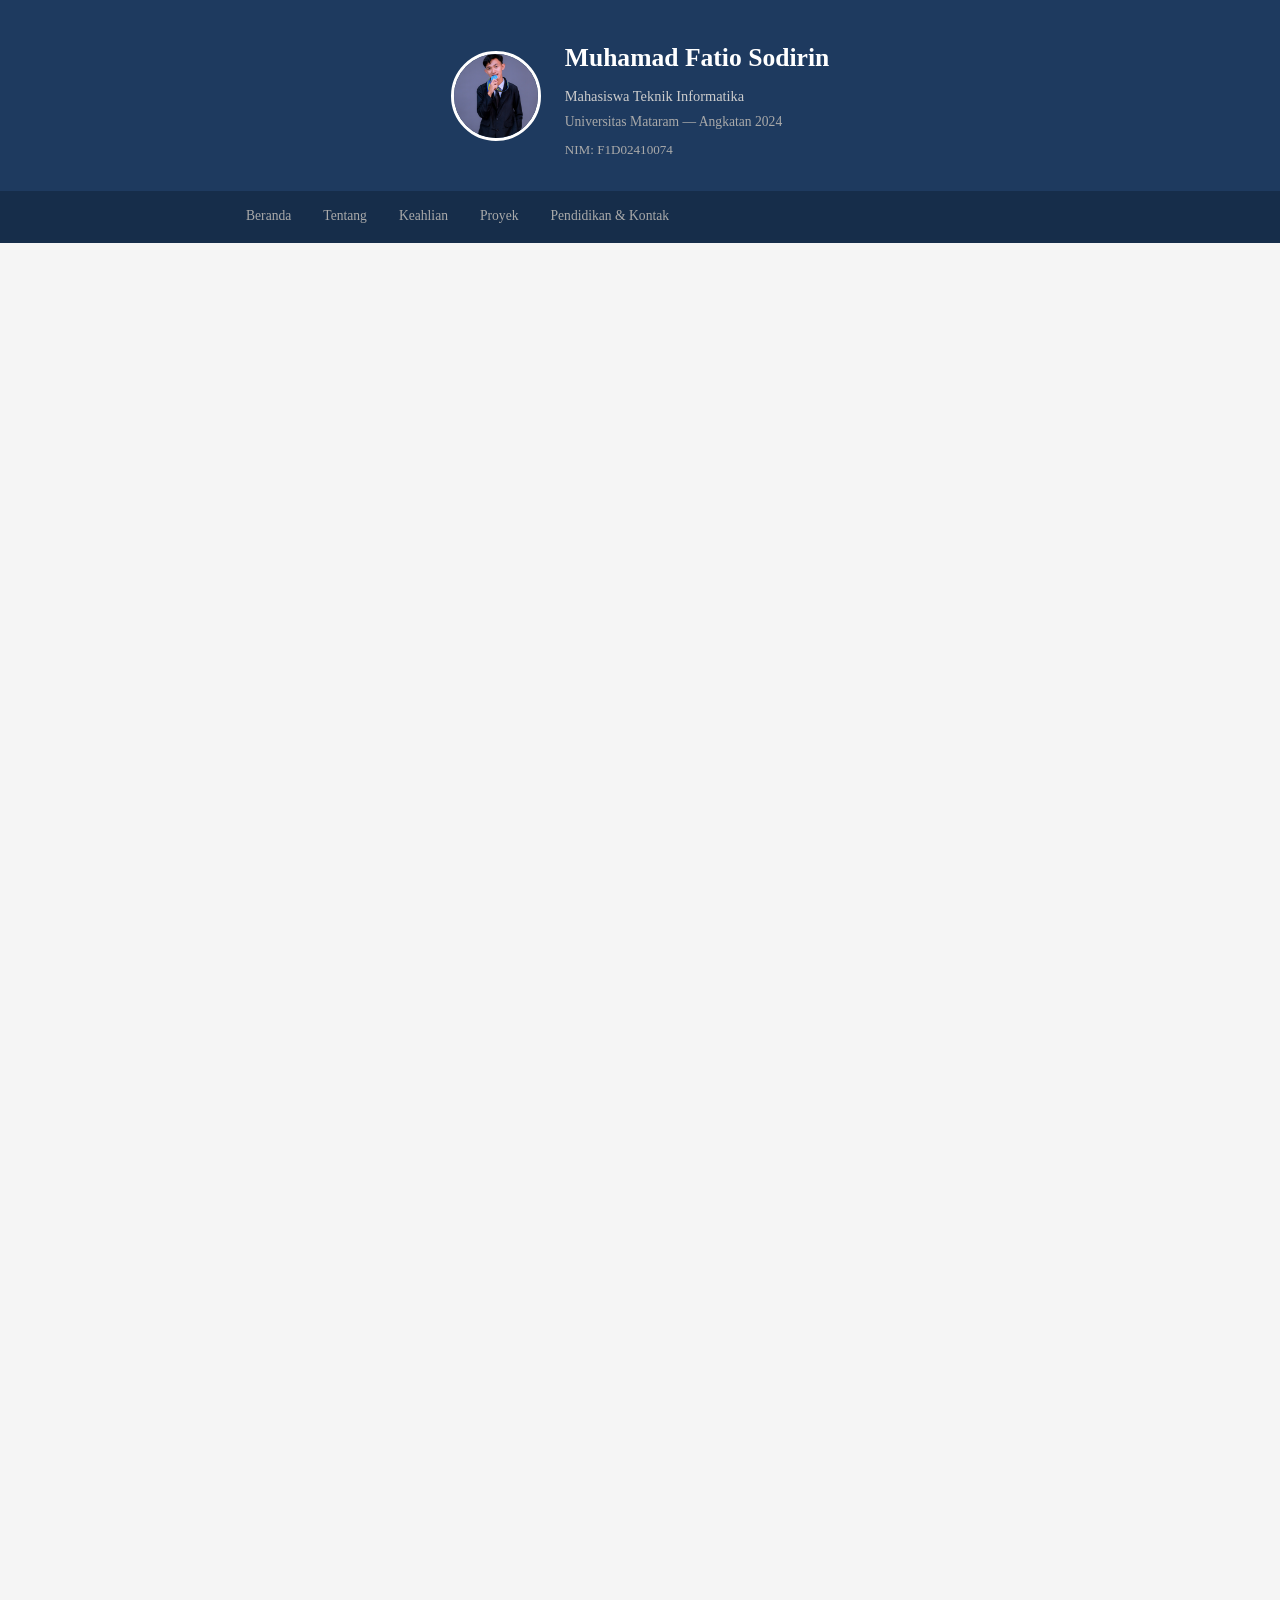
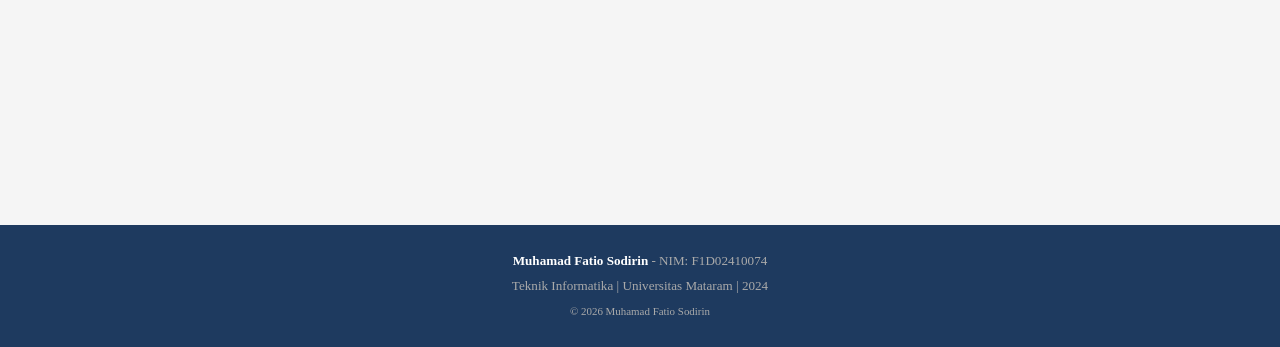
==== commit 7a22d606: "nambah Javascript" ====
--- a/halaman2.html
+++ b/halaman2.html
@@ -12,6 +12,7 @@
     <header>
         <img src="img/profile.jpg" alt="Foto profil Muhamad Fatio Sodirin">
         <div>
+            <p class="sapaan" id="sapaan"></p>
             <h1>Muhamad Fatio Sodirin</h1>
             <h2>Mahasiswa Teknik Informatika</h2>
             <h3>Universitas Mataram — Angkatan 2024</h3>
@@ -34,7 +35,7 @@
     <main>
         <div class="container">
 
-            <section id="pendidikan">
+            <section id="pendidikan" class="fade-section">
                 <h2>Riwayat Pendidikan</h2>
                 <p>Riwayat pendidikan saya dari SD hingga perguruan tinggi.</p>
 
@@ -96,7 +97,7 @@
                 </table>
             </section>
 
-            <section id="kontak">
+            <section id="kontak" class="fade-section">
                 <h2>Hubungi Saya</h2>
                 <p>Isi formulir di bawah ini untuk menghubungi saya.</p>
 
@@ -174,13 +175,16 @@
         </div>
     </main>
 
+    <button id="back-to-top" title="Kembali ke atas">↑</button>
+
     <footer>
         <div class="container">
             <p><strong>Muhamad Fatio Sodirin</strong> - NIM: F1D02410074</p>
             <p>Teknik Informatika | Universitas Mataram | 2024</p>
-            <p><small>&copy; 2024 Muhamad Fatio Sodirin</small></p>
+            <p><small>&copy; 2026 Muhamad Fatio Sodirin</small></p>
         </div>
     </footer>
 
+    <script src="script.js"></script>
 </body>
 </html>
--- a/style.css
+++ b/style.css
@@ -1,25 +1,30 @@
+/* ===== GLOBAL ===== */
 * {
     margin: 0;
     padding: 0;
     box-sizing: border-box;
 }
 
-mark{
+mark {
     background-color: #bbff00;
 }
 
 body {
     font-family: Georgia, serif;
+    background-color: #f5f5f5;
+    color: #222;
     line-height: 1.7;
     font-size: 15px;
 }
 
+/* ===== CONTAINER ===== */
 .container {
     max-width: 860px;
     margin: 0 auto;
     padding: 0 20px;
 }
 
+/* ===== HEADER ===== */
 header {
     background-color: #1e3a5f;
     color: white;
@@ -62,6 +67,14 @@
     margin-top: 6px;
 }
 
+.sapaan {
+    font-size: 0.82rem;
+    color: #f0c040;
+    margin-bottom: 4px;
+    font-style: italic;
+}
+
+/* ===== NAV ===== */
 nav {
     background-color: #162d4a;
     position: sticky;
@@ -73,9 +86,6 @@
     list-style: none;
     display: flex;
     flex-wrap: wrap;
-    max-width: 860px;
-    margin: 0 auto;
-    padding: 0 20px;
 }
 
 .nav-link {
@@ -99,10 +109,17 @@
     color: white;
 }
 
+.nav-link.active {
+    color: white;
+    border-bottom-color: #e8a020;
+}
+
+/* ===== MAIN ===== */
 main {
     padding: 10px 0 50px;
 }
 
+/* ===== SECTION ===== */
 section {
     padding: 40px 0;
     border-bottom: 1px solid #ddd;
@@ -125,6 +142,19 @@
     margin-bottom: 12px;
 }
 
+/* ===== FADE-IN SECTION ===== */
+.fade-section {
+    opacity: 0;
+    transform: translateY(24px);
+    transition: opacity 0.5s ease, transform 0.5s ease;
+}
+
+.fade-section.visible {
+    opacity: 1;
+    transform: translateY(0);
+}
+
+/* ===== ARTICLE ===== */
 article {
     background-color: white;
     border: 1px solid #ddd;
@@ -202,6 +232,7 @@
     background-color: #f9f9f9;
 }
 
+/* ===== FORM ===== */
 fieldset {
     border: 1px solid #ddd;
     border-radius: 6px;
@@ -311,6 +342,35 @@
     color: #1e3a5f;
 }
 
+/* ===== BACK TO TOP ===== */
+#back-to-top {
+    position: fixed;
+    bottom: 30px;
+    right: 30px;
+    background-color: #1e3a5f;
+    color: white;
+    border: none;
+    width: 42px;
+    height: 42px;
+    border-radius: 50%;
+    font-size: 1.1rem;
+    cursor: pointer;
+    opacity: 0;
+    visibility: hidden;
+    transition: opacity 0.3s, visibility 0.3s, background-color 0.2s;
+    z-index: 999;
+}
+
+#back-to-top.show {
+    opacity: 1;
+    visibility: visible;
+}
+
+#back-to-top:hover {
+    background-color: #e8a020;
+}
+
+/* ===== FOOTER ===== */
 footer {
     background-color: #1e3a5f;
     color: #aaa;
